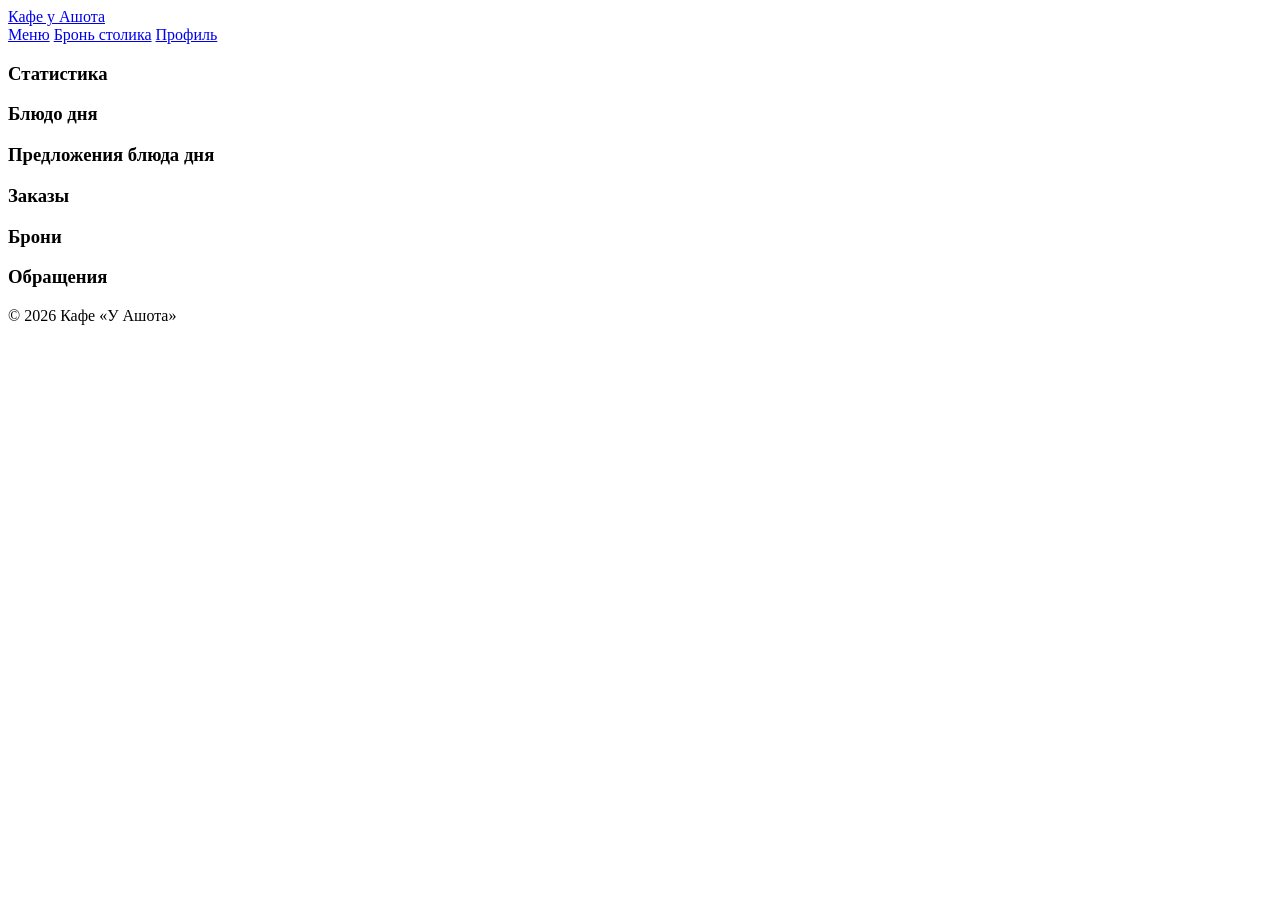
==== admin.html @ 1a819328 "Add files via upload" ====
<!DOCTYPE html>
<html lang="ru">
<head>
  <meta charset="UTF-8">
  <meta name="viewport" content="width=device-width, initial-scale=1.0">
  <title>Админка</title>
  <link rel="preconnect" href="https://fonts.googleapis.com">
  <link rel="preconnect" href="https://fonts.gstatic.com" crossorigin>
  <link href="https://fonts.googleapis.com/css2?family=Nunito:wght@400;700&family=Playfair+Display:wght@700&display=swap" rel="stylesheet">
  <link rel="stylesheet" href="css/style.css">
  <link rel="stylesheet" href="css/app.css">
  <link rel="stylesheet" href="css/pages.css">
</head>
<body>

<header>
  <div class="logo">
    <a href="index.html">Кафе у Ашота</a>
  </div>
  <nav>
    <a href="menu.html">Меню</a>
    <a href="bron.html">Бронь столика</a>
    <a href="profile.html" class="btn-login">Профиль</a>
  </nav>
</header>

<main class="admin-wrap">
  <section class="panel"><h3>Статистика</h3><div id="a-stats" class="stats"></div></section>
  <div class="stats" id="a-stats"></div>
  <section class="panel"><h3>Блюдо дня</h3><div id="a-dish"></div></section>
  <section class="panel"><h3>Предложения блюда дня</h3><div id="a-suggest"></div></section>
  <section class="panel"><h3>Заказы</h3><div id="a-orders"></div></section>
  <section class="panel"><h3>Брони</h3><div id="a-bookings"></div></section>
  <section class="panel"><h3>Обращения</h3><div id="a-messages"></div></section>
</main>

<footer>
  <p>© 2026 Кафе «У Ашота»</p>
</footer>

<script src="js/app.js"></script>
<script src="js/admin.js"></script>
</body>
</html>
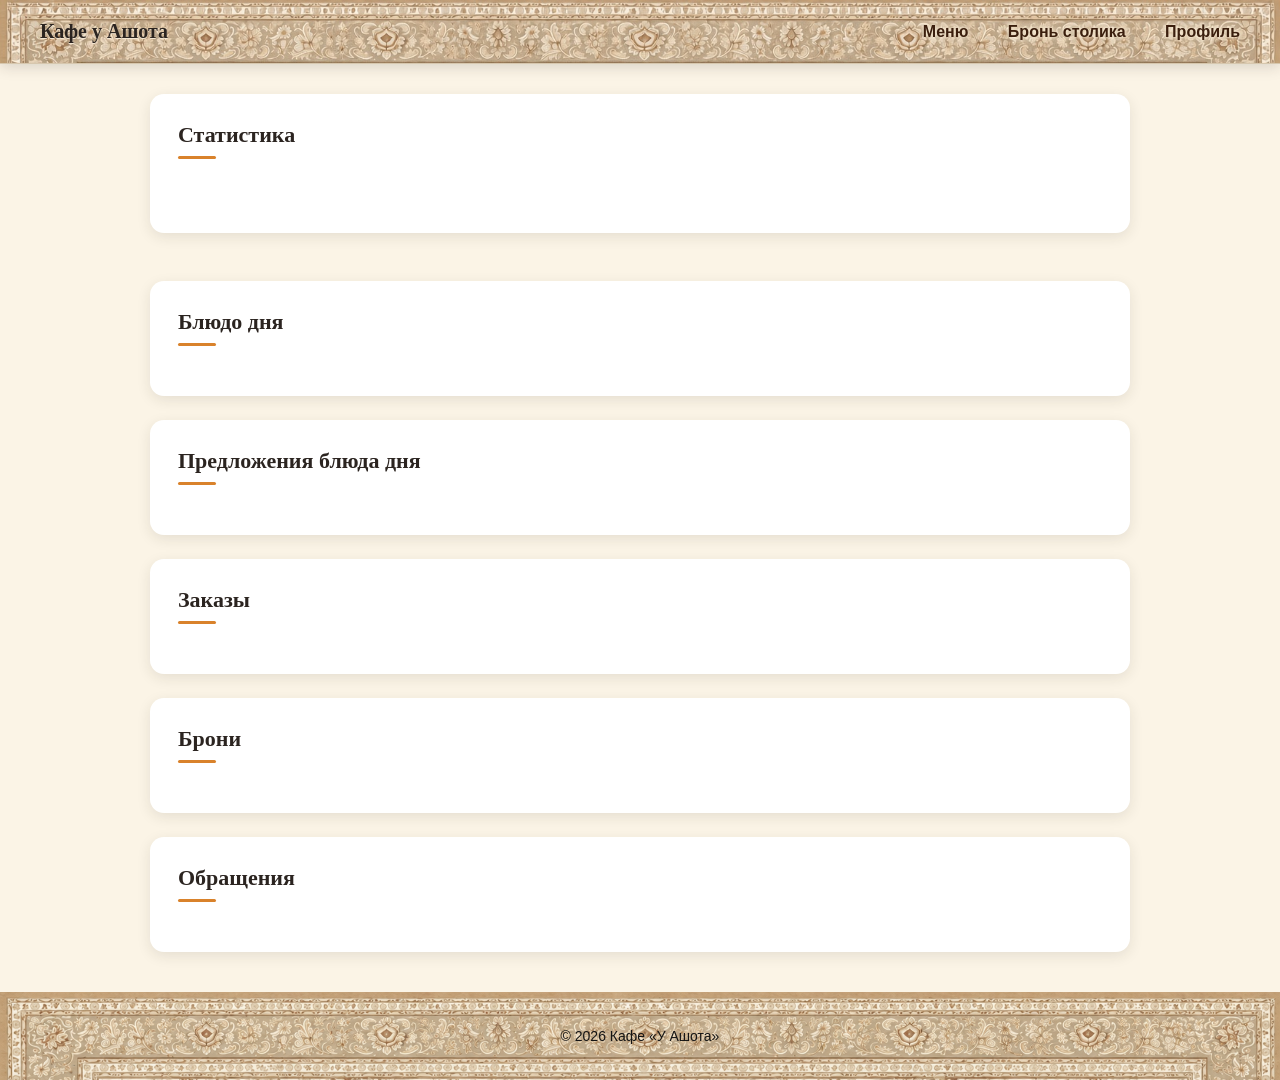
==== commit 8d4c05b9: "Update admin.html" ====
--- a/admin.html
+++ b/admin.html
@@ -7,9 +7,9 @@
   <link rel="preconnect" href="https://fonts.googleapis.com">
   <link rel="preconnect" href="https://fonts.gstatic.com" crossorigin>
   <link href="https://fonts.googleapis.com/css2?family=Nunito:wght@400;700&family=Playfair+Display:wght@700&display=swap" rel="stylesheet">
-  <link rel="stylesheet" href="css/style.css">
-  <link rel="stylesheet" href="css/app.css">
-  <link rel="stylesheet" href="css/pages.css">
+  <link rel="stylesheet" href="style.css">
+  <link rel="stylesheet" href="app.css">
+  <link rel="stylesheet" href="pages.css">
 </head>
 <body>
 
--- a/style.css
+++ b/style.css
@@ -0,0 +1,568 @@
+h1 {
+  font-size: 36px;
+  font-family: 'Playfair Display', serif;
+  color:#fcfaf7
+}
+.menu h1 { color: #2b2420; font-family: 'Arial', serif; }
+
+.zak p{
+  color: #f0ecec;
+}
+
+body {
+  font-family: 'Nunito', sans-serif;
+  margin: 0;
+  padding: 0;
+  background-color: #fbf4e6;
+  color: #2b2420;
+}
+
+   .zak{
+    text-align: center;
+    padding: 60px 20px;
+    background-image: url('fon.png');
+    background-size: cover;
+      background-position: center;
+   }
+
+
+         header {
+          align-items: center;
+          border-bottom: 1px solid #d6c7ae;
+           display: flex;
+          justify-content: space-between;
+           background-image: url('zaza.png');
+           background-size: cover;
+           padding: 20px 40px;
+          }
+
+          header .logo,
+header nav a {
+  color: #3b1f0e;
+  font-weight: 600;
+  text-shadow:
+    0 0 3px rgba(247, 234, 211, 1),
+    0 0 6px rgba(247, 234, 211, 1),
+    0 0 10px rgba(247, 234, 211, 0.9);
+}
+
+header nav a:hover {
+  color: #a3321a;
+}
+
+
+
+nav a {
+  text-decoration: none;
+  color: #a0392f;
+  text-shadow: 0 1px 0 #f3d4bb;
+  margin-left: 35px;
+  font-weight: bold;
+}
+
+.logo a{
+  text-decoration: none;
+  color: #2b2420;
+  text-shadow: 0 1px 0 #F4E7D2;
+  font-family: 'arial black', serif;
+  font-size: 20px;
+}
+
+label{
+  align-items: center;
+  background-color: #fcfaf7;
+  border: 1.5px solid #e2d6c3;
+  border-radius: 14px;
+  padding: 14px 16px;
+  cursor: pointer;
+  
+}
+
+.dostavka{
+padding: 44px 20px;
+text-align: center;
+}
+
+.hidden{display:none}
+
+.tile{
+  display: flex;
+  gap: 12px;
+  justify-content: center;
+}
+
+
+.btn{
+  background-color: #d9822b;
+  color: #fcfaf7;
+  padding: 12px 28px;
+  border-radius: 10px;
+  display: inline-block;
+  text-decoration: none;
+}
+
+.blud {
+  text-align: center;
+  padding: 40px 20px;
+}
+
+#akcii, #kontakt {
+  background-color: #f3e8d3;
+  text-align: center;
+  padding: 44px 20px;
+}
+.card{
+  flex: 1;
+  text-decoration: none;
+  background-color: #ffffff;
+  padding: 16px;
+  border-radius: 14px;
+  box-shadow: 0 4px 14px rgba(43,36,32,0.10);
+  transition: 0.2s;
+}
+.card a{
+  text-decoration: none;
+  color:#a17645
+}
+.card:hover {
+  transform: translateY(-4px);
+}
+.cards{
+  display: flex;
+  gap: 14px;
+  flex-wrap: wrap;
+  justify-content: center;
+}
+
+input[type="text"] {
+  width: 300px;
+  padding: 12px 16px;
+  border: 1.5px solid #e2d6c3;
+  border-radius: 10px;
+  font-family: 'Nunito', sans-serif;
+  font-size: 16px;
+}
+
+footer {
+  background-image: url('za.png');
+  background-size: cover;
+  color: #141414;
+  text-align: center;
+  padding: 22px;
+  margin-top: 40px;
+  font-size: 14px;
+}
+footer a{
+  text-decoration: none;
+  color: #3b1f0e;
+  font-weight: 600;
+  text-shadow:
+    0 0 3px rgba(247, 234, 211, 1),
+    0 0 6px rgba(247, 234, 211, 1),
+    0 0 10px rgba(247, 234, 211, 0.9);
+}
+
+.wrap{
+  max-width: 1000px;
+  margin: 0 auto;
+}
+.menu .wrap {
+  max-width: 1500px;
+  padding: 0 30px;
+}
+
+.bludday {
+  max-width: 600px;
+  height: auto;
+  border-radius: 10px;
+  margin-top: 20px;
+}
+/* меню*/
+
+.dishes {
+  display: grid;
+  grid-template-columns: repeat(auto-fit, minmax(300px, 1fr));
+  gap: 28px;
+}
+
+.dishes .card {
+  display: flex;
+  flex-direction: column;
+  padding: 20px;
+}
+.dishes .card h3 {
+  margin: 12px 0 10px;
+  font-size: 26px;
+}
+
+
+/* описание занимает свободное место, поэтому цена и кнопка прижимаются к низу */
+.dishes .card > p:not(.price) {
+  margin: 0 0 14px;
+  font-size: 18px;
+  line-height: 1.4;
+  flex-grow: 1;
+}
+
+.dishes img {
+  width: 100%;
+  height: 260px;
+  object-fit: cover;
+  border-radius: 10px;
+}
+
+.price {
+  display: block;
+  margin-top: 10px;
+  font-size: 20px;
+  font-weight: bold;
+  color: #b3392f;
+}
+
+button{
+     
+     padding-top: 20px;
+    border: none; 
+  padding: 8px 18px;
+  background-color: #d9822b;
+    color: rgb(11, 4, 4);
+    cursor: pointer;
+    font-size: 35px;
+   transition: background-color 0.3s;
+    border-radius: 10px;
+  box-shadow:none;
+}
+
+button:hover{
+  background-color: #ffc400;
+   transform: scale(1.1);
+  box-shadow: 0 6px 16px rgba(0,0,0,0.3);
+}
+
+/* бронь столика */
+.bron { padding: 44px 20px; }
+.bron h2 { text-align: center; color: #2b2420; }
+
+.notice {
+  max-width: 560px;
+  margin: 0 auto 20px;
+  padding: 12px 16px;
+  background: #f3e8d3;
+  border-radius: 10px;
+  text-align: center;
+  font-size: 14px;
+}
+.notice a { color: #b3392f; font-weight: bold; }
+
+.booking-form {
+  max-width: 560px;
+  margin: 0 auto;
+  background: #ffffff;
+  padding: 30px;
+  border-radius: 14px;
+  box-shadow: 0 4px 14px rgba(43,36,32,0.10);
+}
+
+.row {
+  display: grid;
+  grid-template-columns: repeat(auto-fit, minmax(150px, 1fr));
+  gap: 16px;
+}
+.field { margin-bottom: 18px; }
+.field label, .tables legend {
+  display: block;
+  margin-bottom: 6px;
+  font-weight: bold;
+  color: #2b2420;
+}
+
+.booking-form input:not([type="radio"]),
+.booking-form select,
+.booking-form textarea {
+  width: 100%;
+  box-sizing: border-box;
+  padding: 12px;
+  border: 1.5px solid #e2d6c3;
+  border-radius: 10px;
+  font-family: inherit;
+  font-size: 16px;
+  background: #ffffff;
+  color: #2b2420;
+}
+.booking-form input:focus,
+.booking-form select:focus,
+.booking-form textarea:focus {
+  outline: none;
+  border-color: #b3392f;
+}
+
+.tables { border: 0; padding: 0; margin: 0 0 18px; }
+.table-list {
+  display: grid;
+  grid-template-columns: repeat(auto-fit, minmax(150px, 1fr));
+  gap: 10px;
+}
+.table-opt {
+  display: flex;
+  align-items: center;
+  gap: 8px;
+  padding: 12px;
+  border: 1.5px solid #e2d6c3;
+  border-radius: 12px;
+  background: #fcfaf7;
+  cursor: pointer;
+}
+.table-opt input { width: auto; margin: 0; }
+.table-opt:has(input:checked) { border-color: #b3392f; background: #fdf1ee; }
+.table-opt:has(input:disabled) { opacity: 0.4; cursor: not-allowed; }
+
+.booking-form .btn {
+  width: 100%;
+  box-sizing: border-box;
+  border: none;
+  cursor: pointer;
+  font-family: inherit;
+  font-size: 16px;
+}
+.hint { font-size: 13px; color: #6b5d52; text-align: center; margin: 10px 0 0; }
+.message { text-align: center; font-weight: bold; margin: 12px 0 0; }
+.message.ok { color: #2f6b3a; }
+.message.error { color: #b3392f; }.hidden {
+  display: none;
+}
+
+.bron {
+  padding: 44px 20px;
+}
+
+.bron h2 {
+  text-align: center;
+  color: #2b2420;
+}
+
+.notice {
+  max-width: 560px;
+  margin: 0 auto 20px;
+  padding: 12px 16px;
+  background: #f3e8d3;
+  border-radius: 10px;
+  text-align: center;
+  font-size: 14px;
+}
+
+.notice a {
+  color: #b3392f;
+  font-weight: bold;
+}
+
+.booking-form {
+  max-width: 560px;
+  margin: 0 auto;
+  background: #ffffff;
+  padding: 30px;
+  border-radius: 14px;
+  box-shadow: 0 4px 14px rgba(43, 36, 32, 0.10);
+}
+
+.type-switch {
+  display: grid;
+  grid-template-columns: 1fr 1fr;
+  gap: 10px;
+  margin-bottom: 20px;
+}
+
+.type-opt {
+  display: flex;
+  align-items: center;
+  justify-content: center;
+  gap: 8px;
+  padding: 14px 16px;
+  border: 1.5px solid #e2d6c3;
+  border-radius: 14px;
+  background: #fcfaf7;
+  cursor: pointer;
+  font-weight: bold;
+  color: #2b2420;
+}
+
+.type-opt:has(input:checked) {
+  border-color: #b3392f;
+  background: #fdf1ee;
+}
+
+.row {
+  display: grid;
+  grid-template-columns: repeat(auto-fit, minmax(150px, 1fr));
+  gap: 16px;
+}
+
+.field {
+  margin-bottom: 18px;
+}
+
+.field label,
+.tables legend {
+  display: block;
+  margin-bottom: 6px;
+  font-weight: bold;
+  color: #2b2420;
+}
+
+.booking-form input:not([type="radio"]),
+.booking-form select,
+.booking-form textarea {
+  width: 100%;
+  box-sizing: border-box;
+  padding: 12px;
+  border: 1.5px solid #e2d6c3;
+  border-radius: 10px;
+  font-family: inherit;
+  font-size: 16px;
+  background: #ffffff;
+  color: #2b2420;
+}
+
+.booking-form input:focus,
+.booking-form select:focus,
+.booking-form textarea:focus {
+  outline: none;
+  border-color: #b3392f;
+}
+
+.booking-form input:focus-visible,
+.booking-form select:focus-visible,
+.booking-form textarea:focus-visible,
+.booking-form button:focus-visible {
+  outline: 3px solid #d9822b;
+  outline-offset: 2px;
+}
+
+.booking-form .invalid {
+  border-color: #b3392f;
+  background: #fdf1ee;
+}
+
+.tables {
+  border: 0;
+  padding: 0;
+  margin: 0 0 18px;
+}
+
+.table-list {
+  display: grid;
+  grid-template-columns: repeat(auto-fit, minmax(150px, 1fr));
+  gap: 10px;
+}
+
+.table-opt {
+  display: flex;
+  align-items: center;
+  gap: 8px;
+  padding: 12px;
+  border: 1.5px solid #e2d6c3;
+  border-radius: 12px;
+  background: #fcfaf7;
+  cursor: pointer;
+  color: #2b2420;
+}
+
+.table-opt input {
+  width: auto;
+  margin: 0;
+}
+
+.table-opt:has(input:checked) {
+  border-color: #b3392f;
+  background: #fdf1ee;
+}
+
+.table-opt:has(input:disabled) {
+  opacity: 0.4;
+  cursor: not-allowed;
+}
+
+.booking-form .btn {
+  width: 100%;
+  box-sizing: border-box;
+  border: none;
+  cursor: pointer;
+  font-family: inherit;
+  font-size: 16px;
+}
+
+.hint {
+  font-size: 13px;
+  color: #6b5d52;
+  text-align: center;
+  margin: 10px 0 0;
+}
+
+.message {
+  text-align: center;
+  font-weight: bold;
+  margin: 12px 0 0;
+}
+
+.message.ok {
+  color: #2f6b3a;
+}
+
+.message.error {
+  color: #b3392f;
+}
+
+/*Отмена брони */
+
+.my-bookings-section {
+  max-width: 560px;
+  margin: 30px auto 0;
+}
+
+.my-bookings-section h3 {
+  text-align: center;
+  color: #2b2420;
+}
+
+.my-booking {
+  display: flex;
+  justify-content: space-between;
+  align-items: center;
+  gap: 12px;
+  margin-bottom: 12px;
+  padding: 16px;
+  background: #ffffff;
+  border-radius: 14px;
+  box-shadow: 0 4px 14px rgba(43, 36, 32, 0.10);
+}
+
+.my-booking p {
+  margin: 4px 0 0;
+  font-size: 14px;
+  color: #6b5d52;
+}
+
+.my-booking .status {
+  font-weight: bold;
+  color: #2f6b3a;
+}
+
+.my-booking.past {
+  opacity: 0.55;
+}
+
+.cancel-btn {
+  flex-shrink: 0;
+  padding: 8px 14px;
+  border: 1.5px solid #b3392f;
+  border-radius: 10px;
+  background: transparent;
+  color: #b3392f;
+  font-family: inherit;
+  font-size: 14px;
+  font-weight: bold;
+  cursor: pointer;
+}
+
+.cancel-btn:hover {
+  background: #fdf1ee;
+}
--- a/app.css
+++ b/app.css
@@ -0,0 +1,455 @@
+.toast {
+  position: fixed;
+  bottom: 24px;
+  left: 50%;
+  transform: translateX(-50%);
+  padding: 12px 22px;
+  background: #2b2420;
+  color: #fcfaf7;
+  border-radius: 10px;
+  font-size: 15px;
+  z-index: 50;
+}
+
+.auth,
+.panel {
+  max-width: 560px;
+  margin: 30px auto;
+  padding: 28px;
+  background: #ffffff;
+  border-radius: 14px;
+  box-shadow: 0 4px 14px rgba(43, 36, 32, 0.10);
+}
+
+.panel h3,
+.auth h2 {
+  margin-top: 0;
+  text-align: center;
+}
+
+.auth label,
+.panel label.plain {
+  display: block;
+  margin-bottom: 14px;
+  padding: 0;
+  border: 0;
+  background: none;
+  font-weight: bold;
+  cursor: default;
+}
+
+.auth input,
+.panel input[type="text"],
+.panel select {
+  width: 100%;
+  box-sizing: border-box;
+  margin-top: 6px;
+  padding: 12px;
+  border: 1.5px solid #e2d6c3;
+  border-radius: 10px;
+  font-family: inherit;
+  font-size: 16px;
+}
+
+.tabs {
+  display: grid;
+  grid-template-columns: 1fr 1fr;
+  gap: 8px;
+  margin-bottom: 20px;
+}
+
+.tab-btn,
+.main-btn,
+.mini {
+  font-family: inherit;
+  font-size: 16px;
+  font-weight: bold;
+  color: #fcfaf7;
+  border: none;
+  border-radius: 10px;
+  cursor: pointer;
+}
+
+.tab-btn {
+  padding: 12px;
+  background: #e2d6c3;
+  color: #2b2420;
+}
+
+.tab-btn.active {
+  background: #b3392f;
+  color: #fcfaf7;
+}
+
+.main-btn {
+  width: 100%;
+  padding: 14px;
+  background: #d9822b;
+}
+
+.mini {
+  width: 34px;
+  height: 34px;
+  padding: 0;
+  font-size: 18px;
+  background: #d9822b;
+}
+
+.tab-btn:hover,
+.main-btn:hover,
+.mini:hover {
+  transform: none;
+  box-shadow: none;
+}
+
+.form-error {
+  min-height: 20px;
+  color: #b3392f;
+  font-weight: bold;
+  text-align: center;
+}
+
+.row-item {
+  display: flex;
+  align-items: center;
+  gap: 10px;
+  padding: 10px 0;
+  border-bottom: 1px solid #efe5d3;
+}
+
+.grow {
+  flex: 1;
+}
+
+.total {
+  margin: 14px 0;
+  font-size: 20px;
+  font-weight: bold;
+  text-align: right;
+}
+
+.order {
+  padding: 12px 0;
+  border-bottom: 1px solid #efe5d3;
+}
+
+.order p {
+  margin: 4px 0;
+  font-size: 14px;
+  color: #6b5d52;
+}
+
+.order .st {
+  font-weight: bold;
+  color: #2f6b3a;
+}
+
+.order .st.cancelled {
+  color: #b3392f;
+}
+
+.link-btn {
+  margin-top: 6px;
+  padding: 6px 12px;
+  font-family: inherit;
+  font-size: 14px;
+  font-weight: bold;
+  color: #b3392f;
+  background: transparent;
+  border: 1.5px solid #b3392f;
+  border-radius: 10px;
+  cursor: pointer;
+}
+
+.link-btn:hover {
+  transform: none;
+  box-shadow: none;
+  background: #fdf1ee;
+}
+
+.panel textarea {
+  width: 100%;
+  box-sizing: border-box;
+  margin-top: 6px;
+  padding: 12px;
+  border: 1.5px solid #e2d6c3;
+  border-radius: 10px;
+  font-family: inherit;
+  font-size: 16px;
+}
+
+.admin-wrap {
+  max-width: 900px;
+  margin: 0 auto;
+  padding: 0 20px;
+}
+
+.admin-wrap .panel {
+  max-width: none;
+}
+
+.order select {
+  margin-top: 6px;
+  padding: 8px;
+  border: 1.5px solid #e2d6c3;
+  border-radius: 10px;
+  font-family: inherit;
+}
+
+.reply {
+  margin-top: 6px;
+  padding: 8px 12px;
+  background: #f3e8d3;
+  border-radius: 10px;
+}
+
+/* поиск и категории в меню */
+.menu-tools {
+  display: flex;
+  flex-wrap: wrap;
+  align-items: center;
+  gap: 12px;
+  margin: 16px 0 24px;
+}
+
+.menu-tools input[type="search"] {
+  flex: 1 1 240px;
+  padding: 12px 16px;
+  border: 1.5px solid #e2d6c3;
+  border-radius: 10px;
+  font-family: inherit;
+  font-size: 16px;
+}
+
+.chips {
+  display: flex;
+  flex-wrap: wrap;
+  gap: 8px;
+}
+
+.chip {
+  padding: 10px 18px;
+  border: 1.5px solid #e2d6c3;
+  border-radius: 999px;
+  background: #fcfaf7;
+  color: #2b2420;
+  font-family: inherit;
+  font-size: 15px;
+  font-weight: bold;
+  cursor: pointer;
+}
+
+.chip.active {
+  border-color: #b3392f;
+  background: #b3392f;
+  color: #fcfaf7;
+}
+
+/* меню-бургер на телефоне */
+.burger {
+  display: none;
+}
+
+@media (max-width: 760px) {
+  header {
+    flex-wrap: wrap;
+    padding: 14px 18px;
+  }
+
+  .burger {
+    display: block;
+    margin-left: auto;
+    padding: 6px 14px;
+    border: none;
+    border-radius: 10px;
+    background: #d9822b;
+    color: #fcfaf7;
+    font-size: 22px;
+    cursor: pointer;
+  }
+
+  header nav {
+    display: none;
+    width: 100%;
+    flex-direction: column;
+    gap: 12px;
+    margin-top: 12px;
+  }
+
+  header nav.open {
+    display: flex;
+  }
+
+  header nav a {
+    margin-left: 0;
+  }
+}
+
+/* ---------- дизайн: плавность, глубина, мелочи ---------- */
+html {
+  scroll-behavior: smooth;
+}
+
+[id] {
+  scroll-margin-top: 90px;
+}
+
+::selection {
+  background: #d9822b;
+  color: #ffffff;
+}
+
+:focus-visible {
+  outline: 3px solid #d9822b;
+  outline-offset: 2px;
+}
+
+header {
+  position: sticky;
+  top: 0;
+  z-index: 20;
+  box-shadow: 0 2px 14px rgba(43, 36, 32, 0.18);
+}
+
+.card {
+  transition: transform 0.25s ease, box-shadow 0.25s ease;
+}
+
+.card:hover {
+  transform: translateY(-6px);
+  box-shadow: 0 14px 30px rgba(43, 36, 32, 0.18);
+}
+
+.btn,
+.main-btn,
+.add-btn,
+.chip {
+  transition: transform 0.15s ease, box-shadow 0.2s ease, background-color 0.2s ease;
+}
+
+.btn:hover,
+.main-btn:hover {
+  background-color: #c9731f;
+  transform: translateY(-2px);
+  box-shadow: 0 8px 18px rgba(217, 130, 43, 0.40);
+}
+
+.btn:active,
+.main-btn:active {
+  transform: none;
+  box-shadow: none;
+}
+
+.chip:hover {
+  border-color: #b3392f;
+}
+
+.dishes .card {
+  position: relative;
+}
+
+.fav-btn {
+  position: absolute;
+  top: 30px;
+  right: 30px;
+  width: 40px;
+  height: 40px;
+  padding: 0;
+  border: none;
+  border-radius: 50%;
+  background: rgba(255, 255, 255, 0.92);
+  color: #b3392f;
+  font-size: 22px;
+  line-height: 40px;
+  cursor: pointer;
+  box-shadow: 0 2px 8px rgba(43, 36, 32, 0.25);
+}
+
+.fav-btn:hover {
+  transform: scale(1.12);
+}
+
+.fab-cart {
+  position: fixed;
+  left: 50%;
+  bottom: 22px;
+  transform: translateX(-50%);
+  z-index: 30;
+  padding: 14px 26px;
+  border-radius: 999px;
+  background: #b3392f;
+  color: #fcfaf7;
+  font-weight: bold;
+  text-decoration: none;
+  box-shadow: 0 8px 22px rgba(179, 57, 47, 0.45);
+}
+
+.to-top {
+  position: fixed;
+  right: 18px;
+  bottom: 22px;
+  z-index: 25;
+  width: 46px;
+  height: 46px;
+  padding: 0;
+  border: none;
+  border-radius: 50%;
+  background: #2b2420;
+  color: #fcfaf7;
+  font-size: 22px;
+  cursor: pointer;
+  opacity: 0;
+  pointer-events: none;
+  transition: opacity 0.25s ease;
+}
+
+.to-top.show {
+  opacity: 1;
+  pointer-events: auto;
+}
+
+@media (prefers-reduced-motion: no-preference) {
+  .reveal {
+    opacity: 0;
+    transform: translateY(26px);
+    transition: opacity 0.6s ease, transform 0.6s ease;
+  }
+
+  .reveal.in {
+    opacity: 1;
+    transform: none;
+  }
+
+  .card.reveal.in {
+    transition: opacity 0.6s ease, transform 0.25s ease, box-shadow 0.25s ease;
+  }
+}
+
+.stats {
+  display: grid;
+  grid-template-columns: repeat(auto-fit, minmax(150px, 1fr));
+  gap: 12px;
+}
+
+.stat {
+  padding: 16px 12px;
+  border-radius: 12px;
+  background: #fdf1ee;
+  text-align: center;
+}
+
+.stat b {
+  display: block;
+  margin-bottom: 4px;
+  font-size: 22px;
+  color: #b3392f;
+}
+
+.stat span {
+  font-size: 13px;
+  color: #6b5d52;
+}
+
+.card.reveal.in:hover {
+  transform: translateY(-6px);
+}
--- a/pages.css
+++ b/pages.css
@@ -0,0 +1,163 @@
+/* Страница профиля — в палитре сайта: кремовый, красный #b3392f, оранжевый #d9822b */
+.profile-grid {
+  max-width: 1040px;
+  margin: 30px auto;
+  padding: 0 20px;
+  display: grid;
+  grid-template-columns: 340px 1fr;
+  gap: 24px;
+  align-items: start;
+}
+.profile-grid .panel { max-width: none; margin: 0 0 24px; padding: 24px 26px; }
+.profile-grid .col { min-width: 0; }
+.profile-grid .col > .panel:last-child { margin-bottom: 0; }
+
+.panel h3 {
+  font-family: 'Playfair Display', serif;
+  font-size: 22px;
+  color: #2b2420;
+}
+.profile-grid .panel h3 { text-align: left; margin-bottom: 16px; }
+.profile-grid .panel h3::after {
+  content: ""; display: block; width: 38px; height: 3px; margin-top: 8px;
+  border-radius: 2px; background: #d9822b;
+}
+
+/* карточка пользователя */
+.panel.me {
+  text-align: center;
+  padding: 0 0 24px;
+  overflow: hidden;
+}
+.me-cover {
+  height: 84px;
+  background: linear-gradient(135deg, #b3392f, #d9822b);
+}
+.avatar {
+  width: 92px; height: 92px; margin: -46px auto 12px;
+  display: flex; align-items: center; justify-content: center;
+  border-radius: 50%;
+  border: 4px solid #fff;
+  background: #2b2420; color: #fcfaf7;
+  font-family: 'Playfair Display', serif; font-size: 38px;
+  box-shadow: 0 4px 14px rgba(43, 36, 32, .25);
+}
+.panel.me h3 { text-align: center; margin: 0 0 4px; }
+.panel.me h3::after { margin: 8px auto 0; }
+.panel.me #user-phone { margin: 6px 0 14px; color: #6b5d52; }
+.bonus-pill {
+  display: inline-block; margin: 0 0 16px; padding: 8px 16px;
+  border-radius: 999px; background: #fdf1e3; color: #9a5a14;
+  font-weight: 700; font-size: 14px;
+}
+.me-actions { display: flex; gap: 10px; justify-content: center; flex-wrap: wrap; padding: 0 20px; }
+.me-actions .btn, .me-actions .link-btn { margin: 0; padding: 10px 18px; font-size: 15px; }
+
+/* поля */
+.profile-grid input[type="text"],
+.profile-grid input[type="password"],
+.profile-grid select {
+  width: 100%; box-sizing: border-box; margin-top: 6px; padding: 12px 14px;
+  border: 1.5px solid #e2d6c3; border-radius: 10px; background: #fffdf9;
+  font-family: inherit; font-size: 16px; transition: border-color .15s, box-shadow .15s;
+}
+.profile-grid input:focus, .profile-grid select:focus {
+  outline: none; border-color: #d9822b; box-shadow: 0 0 0 3px rgba(217, 130, 43, .18);
+}
+.main-btn { transition: background .15s, transform .1s; }
+.main-btn:hover { background: #c4731f; }
+.main-btn:active { transform: scale(.99); }
+
+/* способ получения */
+.tile { display: grid; grid-template-columns: 1fr 1fr; gap: 10px; margin-bottom: 16px; }
+.tile label {
+  display: flex; align-items: center; gap: 8px; padding: 12px 14px;
+  border: 1.5px solid #e2d6c3; border-radius: 10px; background: #fffdf9;
+  font-weight: 700; cursor: pointer;
+}
+.tile label:has(input:checked) { border-color: #b3392f; background: #fdf1ee; }
+
+/* корзина */
+.row-item { padding: 12px 0; }
+.row-item .mini { border-radius: 50%; width: 32px; height: 32px; }
+.row-item span:nth-child(3) { min-width: 20px; text-align: center; font-weight: 700; }
+.total { color: #b3392f; }
+
+/* заказы и брони */
+.order {
+  margin-bottom: 12px; padding: 14px 16px;
+  border: 1px solid #efe5d3; border-radius: 12px; background: #fffdf9;
+}
+.order:last-child { margin-bottom: 0; }
+.order .st {
+  display: inline-block; padding: 3px 10px; border-radius: 999px;
+  background: #e8f3ea; font-size: 13px;
+}
+.order .st.cancelled { background: #fbe9e6; }
+.hint { color: #6b5d52; }
+
+@media (max-width: 820px) {
+  .profile-grid { grid-template-columns: 1fr; margin-top: 20px; }
+  .profile-grid .panel { margin-bottom: 20px; }
+}
+
+.hidden { display: none !important; }
+
+/* ---------- общие элементы ---------- */
+.center { text-align: center; }
+main > .panel, main > .auth { animation: rise .35s ease both; }
+@keyframes rise { from { opacity: 0; transform: translateY(8px); } to { opacity: 1; transform: none; } }
+
+.panel h3, .auth h2 { font-family: 'Playfair Display', serif; color: #2b2420; }
+.panel input[type="text"], .panel textarea, .panel select,
+.auth input {
+  background: #fffdf9; transition: border-color .15s, box-shadow .15s;
+}
+.panel input:focus, .panel textarea:focus, .panel select:focus, .auth input:focus {
+  outline: none; border-color: #d9822b; box-shadow: 0 0 0 3px rgba(217, 130, 43, .18);
+}
+
+/* ---------- вход / регистрация ---------- */
+.auth { max-width: 440px; margin: 40px auto; padding: 34px 32px; border-top: 5px solid #b3392f; }
+.auth h2 { font-size: 28px; margin-bottom: 6px; }
+.auth .tabs { margin: 20px 0; padding: 5px; background: #f3e8d3; border-radius: 12px; }
+.auth .tab-btn { background: transparent; transition: background .15s, color .15s; }
+.auth .tab-btn.active { background: #b3392f; box-shadow: 0 2px 8px rgba(179, 57, 47, .35); }
+.auth label.plain { margin-bottom: 16px; }
+.auth input { padding: 13px 14px; }
+.main-btn { transition: background .15s, transform .1s; }
+.main-btn:hover { background: #c4731f; }
+.main-btn:active { transform: scale(.99); }
+
+/* ---------- обратная связь ---------- */
+main > .panel { max-width: 640px; }
+.panel textarea { resize: vertical; min-height: 110px; }
+.reply { border-left: 4px solid #d9822b; border-radius: 0 10px 10px 0; background: #fdf1e3; }
+
+/* ---------- админка ---------- */
+.admin-wrap { max-width: 980px; margin: 30px auto; }
+.stats { display: grid; grid-template-columns: repeat(auto-fit, minmax(170px, 1fr)); gap: 16px; margin-bottom: 24px; }
+.stat {
+  padding: 18px 20px; border-radius: 14px; background: #fff;
+  box-shadow: 0 4px 14px rgba(43, 36, 32, .10); border-left: 5px solid #d9822b;
+}
+.stat:nth-child(2) { border-color: #b3392f; }
+.stat:nth-child(3) { border-color: #2f6b3a; }
+.stat:nth-child(4) { border-color: #2b2420; }
+.stat b { display: block; font-family: 'Playfair Display', serif; font-size: 30px; color: #2b2420; }
+.stat span { font-size: 14px; color: #6b5d52; }
+.admin-wrap .panel { margin: 0 0 24px; }
+.admin-wrap .panel h3 { text-align: left; }
+.admin-wrap .panel h3::after {
+  content: ""; display: block; width: 38px; height: 3px; margin-top: 8px; border-radius: 2px; background: #d9822b;
+}
+.admin-wrap .order { margin-bottom: 12px; padding: 14px 16px; border: 1px solid #efe5d3; border-radius: 12px; background: #fffdf9; }
+.admin-wrap .order:last-child { margin-bottom: 0; }
+.admin-wrap .order select { min-width: 220px; background: #fff; }
+.admin-wrap .order textarea { margin-top: 8px; }
+.badge {
+  display: inline-block; margin-left: 8px; padding: 2px 10px; border-radius: 999px;
+  background: #fbe9e6; color: #b3392f; font-size: 13px; font-weight: 700; vertical-align: middle;
+}
+
+.admin-wrap .order strong + .link-btn { margin-left: 12px; }
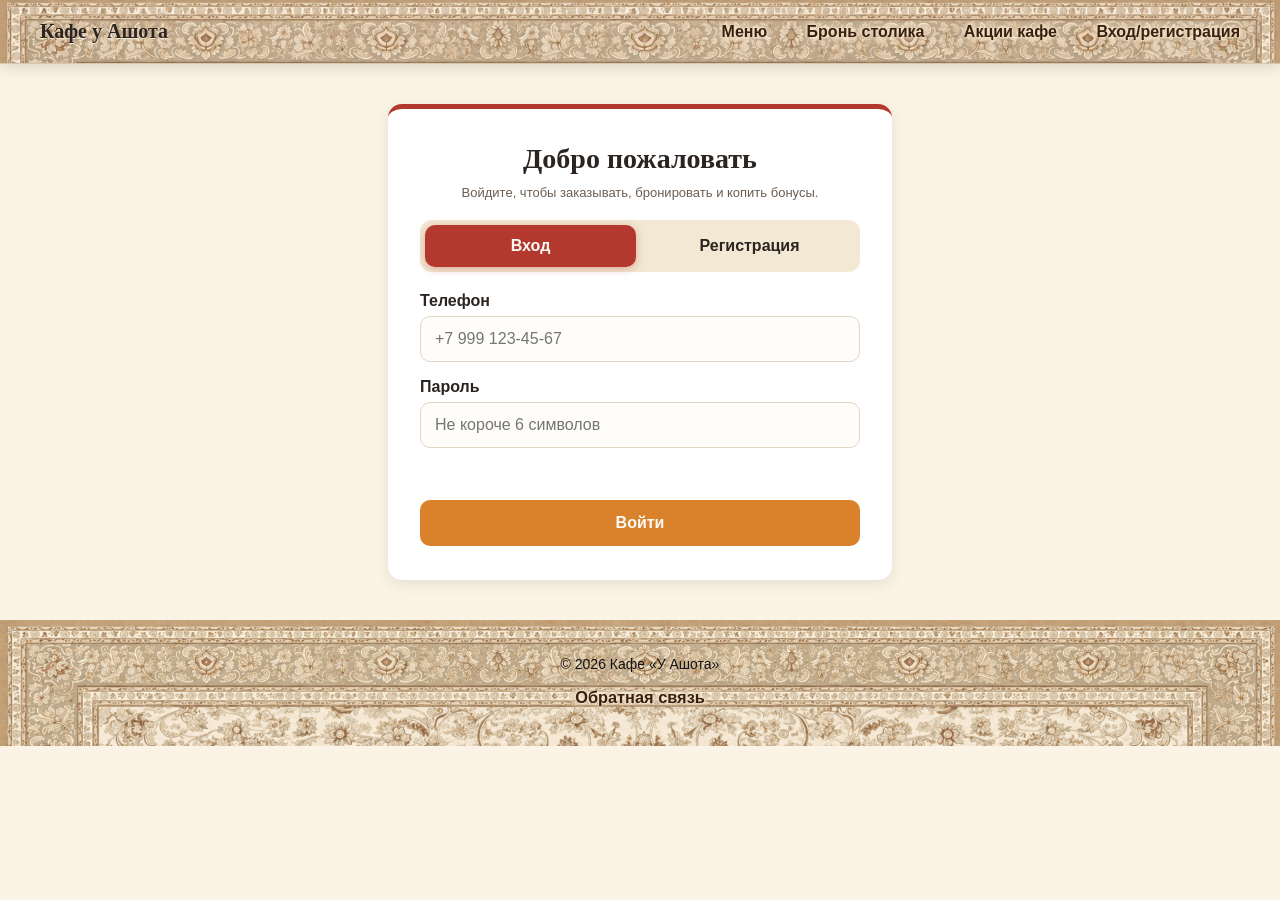
==== commit f84baa9d: "Update admin.html" ====
--- a/admin.html
+++ b/admin.html
@@ -38,7 +38,7 @@
   <p>© 2026 Кафе «У Ашота»</p>
 </footer>
 
-<script src="js/app.js"></script>
-<script src="js/admin.js"></script>
+<script src="app.js"></script>
+<script src="admin.js"></script>
 </body>
 </html>
